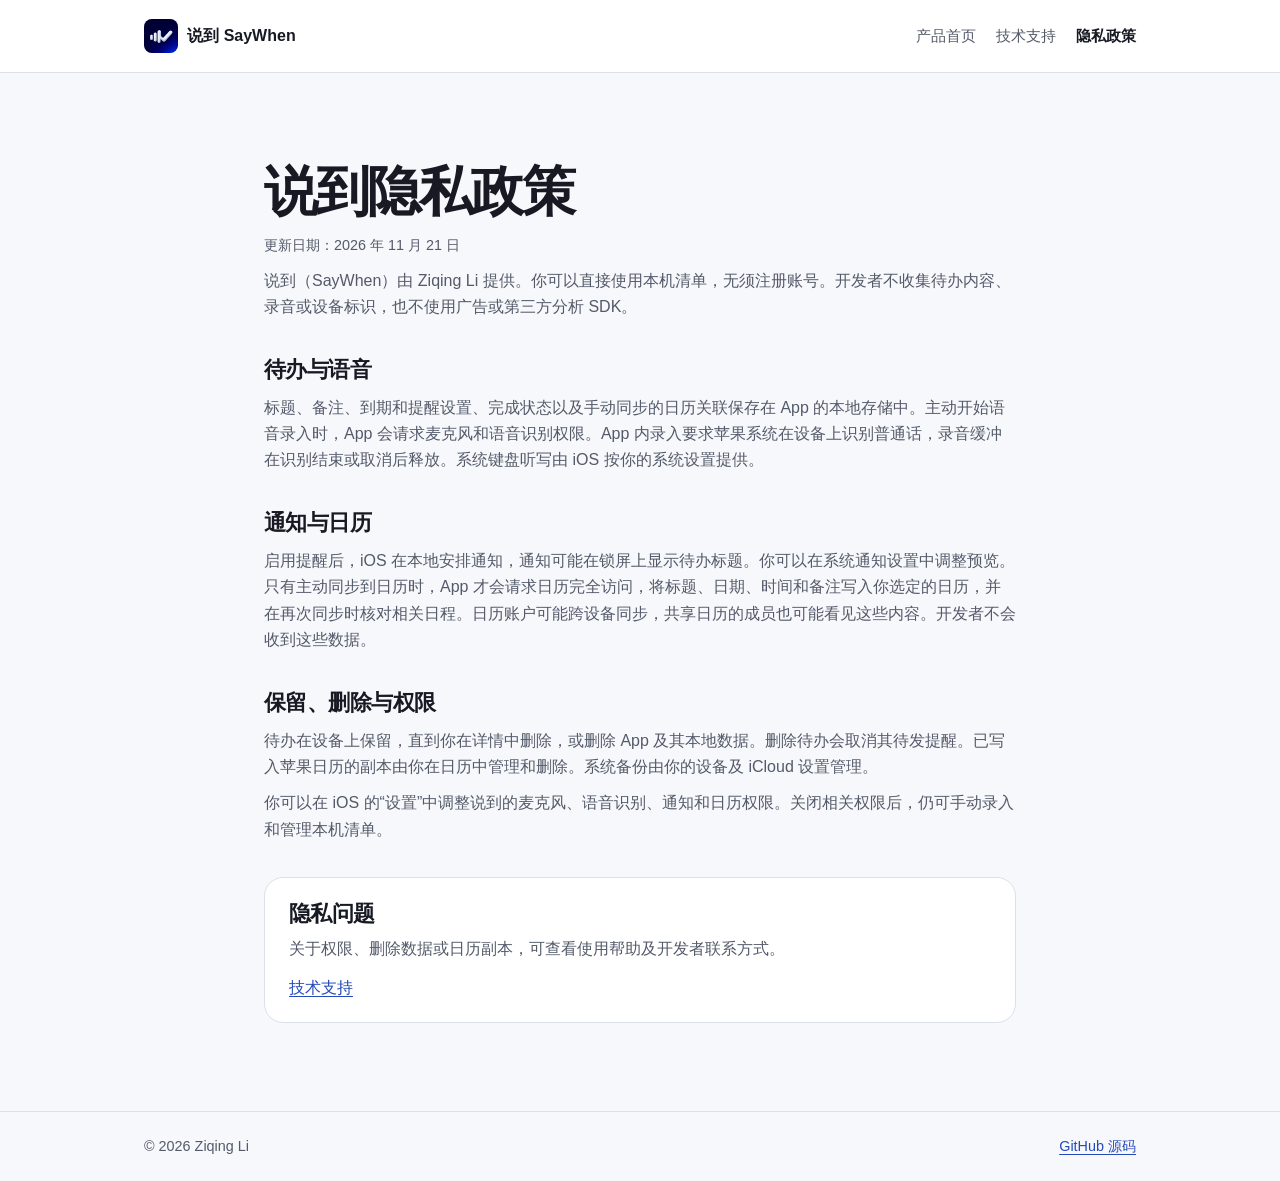
==== privacy.html @ 897279e5 "Release SayWhen 1.1 with a Mandarin voice task list and GitHub Pages site" ====
<!doctype html>
<html lang="zh-Hans"><head><meta charset="utf-8"><meta name="viewport" content="width=device-width,initial-scale=1">
<meta name="color-scheme" content="light dark"><title>隐私政策 · 说到 SayWhen</title>
<link rel="icon" href="assets/app-icon.png"><link rel="stylesheet" href="styles.css"></head>
<body><a class="skip" href="#content">跳到正文</a>
<header><div class="bar wrap"><a class="brand" href="index.html"><img src="assets/app-icon.png" alt="" width="34" height="34">说到 SayWhen</a><nav aria-label="主导航"><a href="index.html">产品首页</a><a href="support.html">技术支持</a><a href="privacy.html" aria-current="page">隐私政策</a></nav></div></header>
<main id="content" class="wrap article"><article><h1>说到隐私政策</h1><p class="meta">更新日期：2026 年 11 月 21 日</p><p>说到（SayWhen）由 Ziqing Li 提供。你可以直接使用本机清单，无须注册账号。开发者不收集待办内容、录音或设备标识，也不使用广告或第三方分析 SDK。</p><section><h2>待办与语音</h2><p>标题、备注、到期和提醒设置、完成状态以及手动同步的日历关联保存在 App 的本地存储中。主动开始语音录入时，App 会请求麦克风和语音识别权限。App 内录入要求苹果系统在设备上识别普通话，录音缓冲在识别结束或取消后释放。系统键盘听写由 iOS 按你的系统设置提供。</p></section><section><h2>通知与日历</h2><p>启用提醒后，iOS 在本地安排通知，通知可能在锁屏上显示待办标题。你可以在系统通知设置中调整预览。只有主动同步到日历时，App 才会请求日历完全访问，将标题、日期、时间和备注写入你选定的日历，并在再次同步时核对相关日程。日历账户可能跨设备同步，共享日历的成员也可能看见这些内容。开发者不会收到这些数据。</p></section><section><h2>保留、删除与权限</h2><p>待办在设备上保留，直到你在详情中删除，或删除 App 及其本地数据。删除待办会取消其待发提醒。已写入苹果日历的副本由你在日历中管理和删除。系统备份由你的设备及 iCloud 设置管理。</p><p>你可以在 iOS 的“设置”中调整说到的麦克风、语音识别、通知和日历权限。关闭相关权限后，仍可手动录入和管理本机清单。</p></section></article><section class="contact"><h2>隐私问题</h2><p>关于权限、删除数据或日历副本，可查看使用帮助及开发者联系方式。</p><a href="support.html">技术支持</a></section></main>
<footer><div class="wrap"><span>© 2026 Ziqing Li</span><a href="https://github.com/lzbaclz/SayWhen">GitHub 源码</a></div></footer>
</body></html>
---- styles.css ----
:root {
  color-scheme: light dark;
  --bg: #f7f8fb; --paper: #fff; --ink: #171923; --muted: #535a69;
  --line: #dce0e8; --action: #264bb9; --on-action: #fff;
  font-family: -apple-system, BlinkMacSystemFont, "PingFang SC", "Microsoft YaHei", sans-serif;
}
* { box-sizing: border-box; }
body { margin: 0; background: var(--bg); color: var(--ink); line-height: 1.65; }
a { color: var(--action); text-underline-offset: .2em; }
a:focus-visible,summary:focus-visible { outline: 3px solid var(--action); outline-offset: 4px; }
.wrap { width: min(100% - 2.5rem, 62rem); margin-inline: auto; }
header { border-bottom: 1px solid var(--line); background: var(--paper); }
.bar, footer .wrap { display: flex; align-items: center; justify-content: space-between; flex-wrap: wrap; gap: 1rem; }
.bar { min-height: 4.5rem; padding-block: .8rem; }
.brand { display: inline-flex; align-items: center; gap: .6rem; text-decoration: none; color: var(--ink); font-weight: 650; }
.brand img { width: 2.1rem; border-radius: 23%; }
nav { display: flex; flex-wrap: wrap; gap: 1.25rem; font-size: .95rem; }
nav a { color: var(--muted); text-decoration: none; }
nav [aria-current=page] { color: var(--ink); font-weight: 650; }
.skip { position: absolute; left: 1rem; top: -6rem; padding: .6rem; background: var(--paper); }
.skip:focus { top: .5rem; }
main { padding-block: clamp(2.5rem, 8vw, 5.5rem); min-height: 72vh; }
h1,h2,h3,p { margin: 0; }
h1 { font-size: clamp(2.4rem, 6vw, 4.3rem); letter-spacing: -.045em; line-height: 1.13; }
h2 { font-size: 1.35rem; letter-spacing: -.025em; line-height: 1.4; }
.lead { max-width: 36rem; margin-top: 1.2rem; font-size: 1.15rem; color: var(--muted); }
.hero { display: flex; align-items: center; justify-content: space-between; gap: 2rem; }
.hero-icon { width: clamp(6rem, 18vw, 12rem); height: auto; border-radius: 23%; }
.actions { display: flex; gap: 1.2rem; align-items: center; flex-wrap: wrap; margin-top: 2rem; }
.primary { background: var(--action); color: var(--on-action); padding: .65rem 1.2rem; border-radius: 2rem; text-decoration: none; }
.features { display: grid; grid-template-columns: repeat(3,1fr); gap: 2rem; margin-top: 4rem; }
.features section { padding-top: 1.3rem; border-top: 1px solid var(--line); }
.features p, article p, details p { margin-top: .6rem; color: var(--muted); }
.article { max-width: 47rem; }
.article h1 { font-size: clamp(2.2rem, 5vw, 3.35rem); }
article section, .contact { margin-top: 2.15rem; }
.meta { margin-top: .8rem; color: var(--muted); font-size: .9rem; }
details { border-bottom: 1px solid var(--line); padding: 1.1rem 0; }
summary { cursor: pointer; font-size: 1.08rem; font-weight: 600; }
.faq { margin-top: 2rem; }
.contact { border-radius: 1.2rem; padding: 1.3rem 1.5rem; background: var(--paper); border: 1px solid var(--line); }
.contact p { margin: .4rem 0 .8rem; color: var(--muted); }
footer { border-top: 1px solid var(--line); }
footer .wrap { padding-block: 1.4rem; font-size: .9rem; color: var(--muted); }
@media (max-width: 40rem) {
  .features { grid-template-columns: 1fr; gap: 1.5rem; margin-top: 2.6rem; }
  .hero { flex-direction: column-reverse; align-items: flex-start; gap: 1.3rem; }
  nav { gap: .8rem; }
}
@media (prefers-color-scheme: dark) {
  :root { --bg:#14151b; --paper:#1c1e26; --ink:#f1f2f8; --muted:#b5bac8; --line:#343744; --action:#a7baff; --on-action:#121b38; }
}
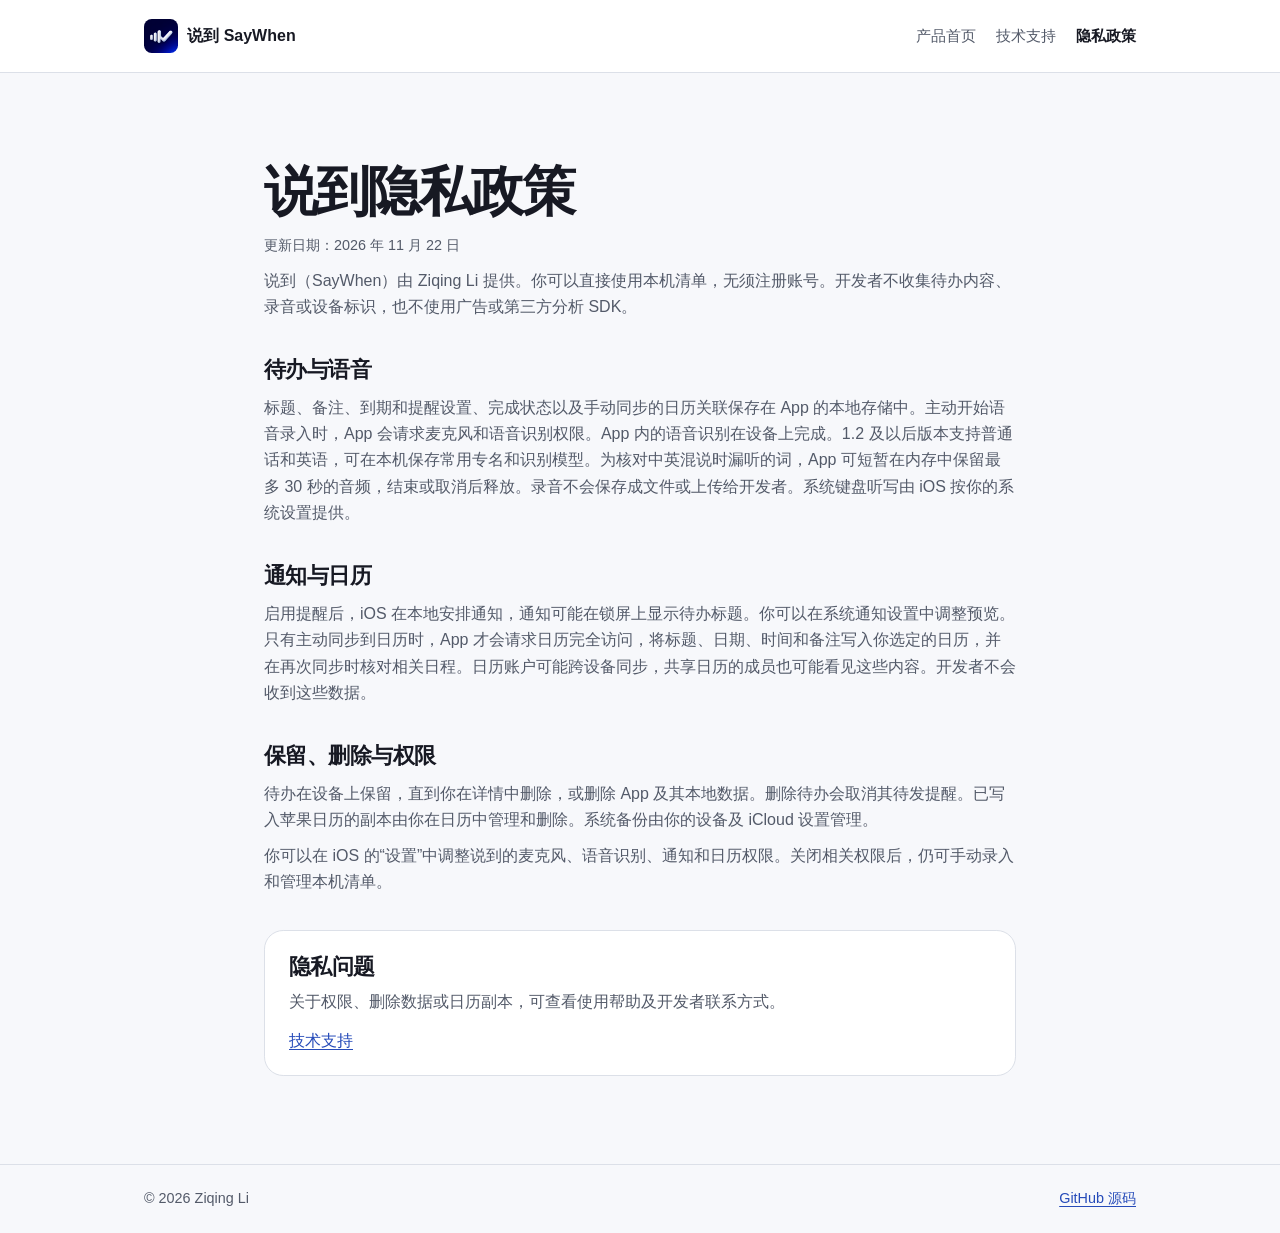
==== commit dc321e17: "Improve bilingual dictation, extract action titles and support configurable reminders" ====
--- a/privacy.html
+++ b/privacy.html
@@ -4,6 +4,6 @@
 <link rel="icon" href="assets/app-icon.png"><link rel="stylesheet" href="styles.css"></head>
 <body><a class="skip" href="#content">跳到正文</a>
 <header><div class="bar wrap"><a class="brand" href="index.html"><img src="assets/app-icon.png" alt="" width="34" height="34">说到 SayWhen</a><nav aria-label="主导航"><a href="index.html">产品首页</a><a href="support.html">技术支持</a><a href="privacy.html" aria-current="page">隐私政策</a></nav></div></header>
-<main id="content" class="wrap article"><article><h1>说到隐私政策</h1><p class="meta">更新日期：2026 年 11 月 21 日</p><p>说到（SayWhen）由 Ziqing Li 提供。你可以直接使用本机清单，无须注册账号。开发者不收集待办内容、录音或设备标识，也不使用广告或第三方分析 SDK。</p><section><h2>待办与语音</h2><p>标题、备注、到期和提醒设置、完成状态以及手动同步的日历关联保存在 App 的本地存储中。主动开始语音录入时，App 会请求麦克风和语音识别权限。App 内录入要求苹果系统在设备上识别普通话，录音缓冲在识别结束或取消后释放。系统键盘听写由 iOS 按你的系统设置提供。</p></section><section><h2>通知与日历</h2><p>启用提醒后，iOS 在本地安排通知，通知可能在锁屏上显示待办标题。你可以在系统通知设置中调整预览。只有主动同步到日历时，App 才会请求日历完全访问，将标题、日期、时间和备注写入你选定的日历，并在再次同步时核对相关日程。日历账户可能跨设备同步，共享日历的成员也可能看见这些内容。开发者不会收到这些数据。</p></section><section><h2>保留、删除与权限</h2><p>待办在设备上保留，直到你在详情中删除，或删除 App 及其本地数据。删除待办会取消其待发提醒。已写入苹果日历的副本由你在日历中管理和删除。系统备份由你的设备及 iCloud 设置管理。</p><p>你可以在 iOS 的“设置”中调整说到的麦克风、语音识别、通知和日历权限。关闭相关权限后，仍可手动录入和管理本机清单。</p></section></article><section class="contact"><h2>隐私问题</h2><p>关于权限、删除数据或日历副本，可查看使用帮助及开发者联系方式。</p><a href="support.html">技术支持</a></section></main>
+<main id="content" class="wrap article"><article><h1>说到隐私政策</h1><p class="meta">更新日期：2026 年 11 月 22 日</p><p>说到（SayWhen）由 Ziqing Li 提供。你可以直接使用本机清单，无须注册账号。开发者不收集待办内容、录音或设备标识，也不使用广告或第三方分析 SDK。</p><section><h2>待办与语音</h2><p>标题、备注、到期和提醒设置、完成状态以及手动同步的日历关联保存在 App 的本地存储中。主动开始语音录入时，App 会请求麦克风和语音识别权限。App 内的语音识别在设备上完成。1.2 及以后版本支持普通话和英语，可在本机保存常用专名和识别模型。为核对中英混说时漏听的词，App 可短暂在内存中保留最多 30 秒的音频，结束或取消后释放。录音不会保存成文件或上传给开发者。系统键盘听写由 iOS 按你的系统设置提供。</p></section><section><h2>通知与日历</h2><p>启用提醒后，iOS 在本地安排通知，通知可能在锁屏上显示待办标题。你可以在系统通知设置中调整预览。只有主动同步到日历时，App 才会请求日历完全访问，将标题、日期、时间和备注写入你选定的日历，并在再次同步时核对相关日程。日历账户可能跨设备同步，共享日历的成员也可能看见这些内容。开发者不会收到这些数据。</p></section><section><h2>保留、删除与权限</h2><p>待办在设备上保留，直到你在详情中删除，或删除 App 及其本地数据。删除待办会取消其待发提醒。已写入苹果日历的副本由你在日历中管理和删除。系统备份由你的设备及 iCloud 设置管理。</p><p>你可以在 iOS 的“设置”中调整说到的麦克风、语音识别、通知和日历权限。关闭相关权限后，仍可手动录入和管理本机清单。</p></section></article><section class="contact"><h2>隐私问题</h2><p>关于权限、删除数据或日历副本，可查看使用帮助及开发者联系方式。</p><a href="support.html">技术支持</a></section></main>
 <footer><div class="wrap"><span>© 2026 Ziqing Li</span><a href="https://github.com/lzbaclz/SayWhen">GitHub 源码</a></div></footer>
 </body></html>
